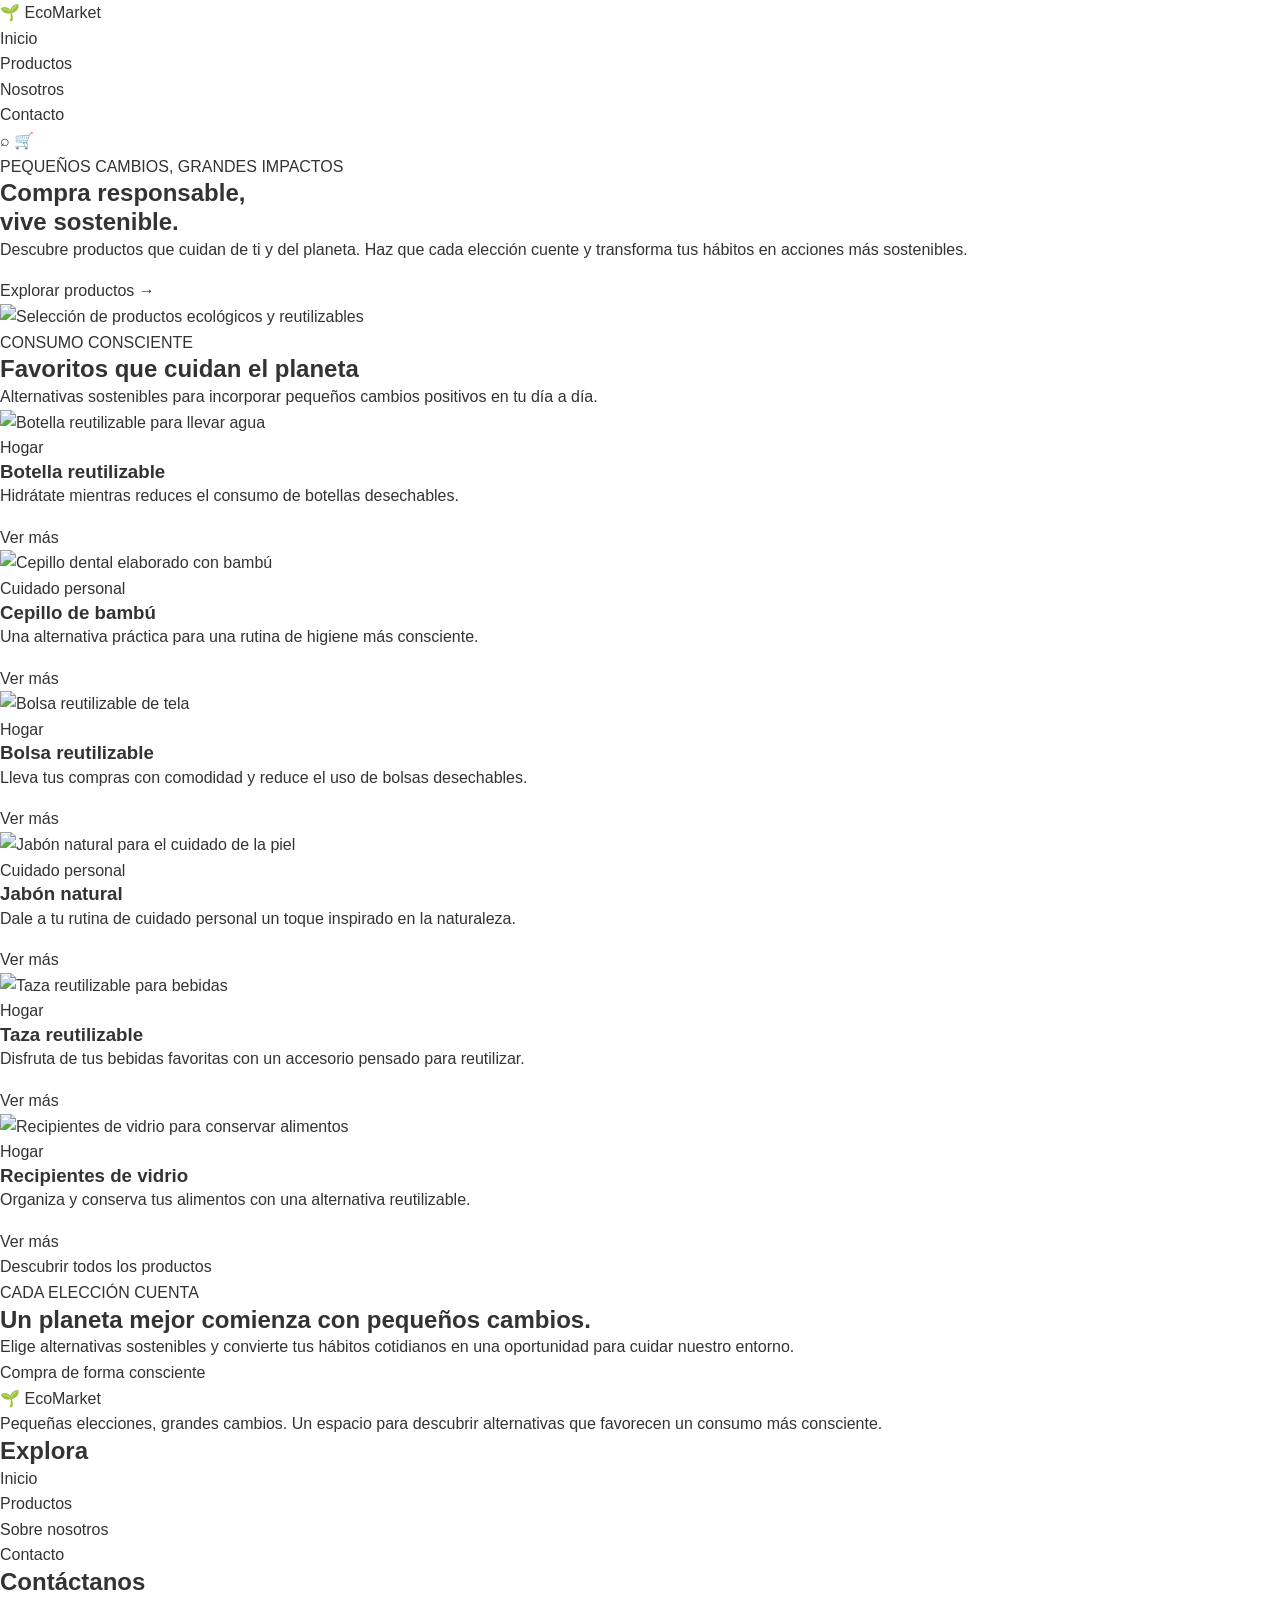
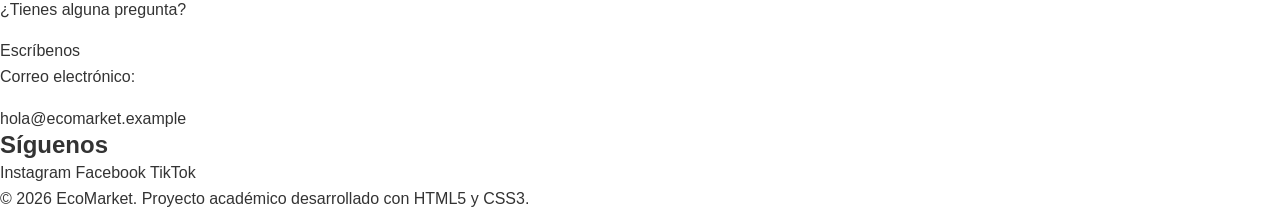
==== index.html @ 7bf44c83 "feat: :construction: crear la estructura inicial de la página de inicio y los estilos base Se incorp" ====
<!DOCTYPE html>
<html lang="es">

<head>
    <meta charset="UTF-8">
    <meta name="viewport" content="width=device-width, initial-scale=1.0">
    <meta name="description"
        content="Descubre EcoMarket, tu tienda de productos ecológicos, reutilizables y sostenibles. Compra responsable, vive sostenible.">

    <title>EcoMarket | Compra responsable, vive sostenible</title>

    <!-- Hojas de estilo -->
     <link rel="stylesheet" href="css/main.css">
     <link rel="stylesheet" href="css/layout.css">
     <link rel="stylesheet" href="css/components.css">
     <link rel="stylesheet" href="css/animations.css">

</head>
<body>
    
     <!-- ENCABEZADO -->
      <header class="header">
            <div class="container header__content">

                <a href="index.html" class="logo" aria-label="EcoMarket, página de inicio">
                    <span class="logo__icon" aria-hidden="true">🌱</span>
                    <span class="logo__text">EcoMarket</span>
                </a>

                <nav class="nav" aria-label="Navegación principal">
                    <ul class="nav__list">
                        <li>
                            <a href="index.html" class="nav__link nav__link--active">
                                Inicio
                            </a>
                        </li>

                        <li>
                        <a href="views/productos.html" class="nav__link">
                            Productos
                        </a>
                    </li>

                    <li>
                        <a href="views/sobre-nosotros.html" class="nav__link">
                            Nosotros
                        </a>
                    </li>

                    <li>
                        <a href="views/contacto.html" class="nav__link">
                            Contacto
                        </a>
                    </li>
                </ul>
            </nav>

            <div class="header__actions">
                <a href="views/productos.html"
                    class="header__icon"
                    aria-label="Buscar productos">
                    <span aria-hidden="true">⌕</span>
                </a>

                <a href="views/productos.html"
                    class="header__icon"
                    aria-label="Ver productos y opciones de compra">
                    <span aria-hidden="true">🛒</span>
                </a>
            </div>

        </div>
    </header>


    <!-- CONTENIDO PRINCIPAL -->
    <main>

        <!-- BANNER PRINCIPAL -->
        <section class="hero">
            <div class="container hero__content">

                <div class="hero__text">
                    <span class="hero__eyebrow">
                        PEQUEÑOS CAMBIOS, GRANDES IMPACTOS
                    </span>

                    <h1>
                        Compra responsable,<br>
                        <span>vive sostenible.</span>
                    </h1>

                    <p>
                        Descubre productos que cuidan de ti y del planeta.
                        Haz que cada elección cuente y transforma tus hábitos
                        en acciones más sostenibles.
                    </p>

                    <a href="views/productos.html" class="btn btn--primary">
                        Explorar productos
                        <span aria-hidden="true">→</span>
                    </a>
                </div>

                <div class="hero__image">
                    <img
                        src="img/hero/banner-ecologico.jpg"
                        alt="Selección de productos ecológicos y reutilizables">
                </div>

            </div>
        </section>


        <!-- PRODUCTOS DESTACADOS -->
        <section class="featured section">
            <div class="container">

                <div class="section__heading">
                    <span class="section__eyebrow">CONSUMO CONSCIENTE</span>

                    <h2>Favoritos que cuidan el planeta</h2>

                    <p>
                        Alternativas sostenibles para incorporar pequeños
                        cambios positivos en tu día a día.
                    </p>
                </div>

                <div class="product-grid">

                    <!-- PRODUCTO 1 -->
                    <article class="product-card">

                        <div class="product-card__image">
                            <img
                                src="img/products/botella-reutilizable.jpg"
                                alt="Botella reutilizable para llevar agua">
                        </div>

                        <div class="product-card__content">
                            <span class="product-card__category">Hogar</span>

                            <h3>Botella reutilizable</h3>

                            <p>
                                Hidrátate mientras reduces el consumo
                                de botellas desechables.
                            </p>

                            <a href="views/productos.html" class="btn btn--outline">
                                Ver más
                            </a>
                        </div>

                    </article>


                    <!-- PRODUCTO 2 -->
                    <article class="product-card">

                        <div class="product-card__image">
                            <img
                                src="img/products/cepillo-bambu.jpg"
                                alt="Cepillo dental elaborado con bambú">
                        </div>

                        <div class="product-card__content">
                            <span class="product-card__category">
                                Cuidado personal
                            </span>

                            <h3>Cepillo de bambú</h3>

                            <p>
                                Una alternativa práctica para una rutina
                                de higiene más consciente.
                            </p>

                            <a href="views/productos.html" class="btn btn--outline">
                                Ver más
                            </a>
                        </div>

                    </article>


                    <!-- PRODUCTO 3 -->
                    <article class="product-card">

                        <div class="product-card__image">
                            <img
                                src="img/products/bolsa-tela.jpg"
                                alt="Bolsa reutilizable de tela">
                        </div>

                        <div class="product-card__content">
                            <span class="product-card__category">Hogar</span>

                            <h3>Bolsa reutilizable</h3>

                            <p>
                                Lleva tus compras con comodidad y reduce
                                el uso de bolsas desechables.
                            </p>

                            <a href="views/productos.html" class="btn btn--outline">
                                Ver más
                            </a>
                        </div>

                    </article>


                    <!-- PRODUCTO 4 -->
                    <article class="product-card">

                        <div class="product-card__image">
                            <img
                                src="img/products/jabon-natural.jpg"
                                alt="Jabón natural para el cuidado de la piel">
                        </div>

                        <div class="product-card__content">
                            <span class="product-card__category">
                                Cuidado personal
                            </span>

                            <h3>Jabón natural</h3>

                            <p>
                                Dale a tu rutina de cuidado personal
                                un toque inspirado en la naturaleza.
                            </p>

                            <a href="views/productos.html" class="btn btn--outline">
                                Ver más
                            </a>
                        </div>

                    </article>


                    <!-- PRODUCTO 5 -->
                    <article class="product-card">

                        <div class="product-card__image">
                            <img
                                src="img/products/taza-reutilizable.jpg"
                                alt="Taza reutilizable para bebidas">
                        </div>

                        <div class="product-card__content">
                            <span class="product-card__category">Hogar</span>

                            <h3>Taza reutilizable</h3>

                            <p>
                                Disfruta de tus bebidas favoritas con
                                un accesorio pensado para reutilizar.
                            </p>

                            <a href="views/productos.html" class="btn btn--outline">
                                Ver más
                            </a>
                        </div>

                    </article>


                    <!-- PRODUCTO 6 -->
                    <article class="product-card">

                        <div class="product-card__image">
                            <img
                                src="img/products/recipientes-vidrio.jpg"
                                alt="Recipientes de vidrio para conservar alimentos">
                        </div>

                        <div class="product-card__content">
                            <span class="product-card__category">Hogar</span>

                            <h3>Recipientes de vidrio</h3>

                            <p>
                                Organiza y conserva tus alimentos
                                con una alternativa reutilizable.
                            </p>

                            <a href="views/productos.html" class="btn btn--outline">
                                Ver más
                            </a>
                        </div>

                    </article>

                </div>

                <div class="featured__action">
                    <a href="views/productos.html" class="btn btn--primary">
                        Descubrir todos los productos
                    </a>
                </div>

            </div>
        </section>


        <!-- LLAMADO A LA ACCIÓN -->
        <section class="eco-message">
            <div class="container eco-message__content">

                <div>
                    <span class="section__eyebrow">
                        CADA ELECCIÓN CUENTA
                    </span>

                    <h2>Un planeta mejor comienza con pequeños cambios.</h2>

                    <p>
                        Elige alternativas sostenibles y convierte tus
                        hábitos cotidianos en una oportunidad para cuidar
                        nuestro entorno.
                    </p>
                </div>

                <a href="views/productos.html" class="btn btn--light">
                    Compra de forma consciente
                </a>

            </div>
        </section>

    </main>


    <!-- PIE DE PÁGINA -->
    <footer class="footer">
        <div class="container footer__content">

            <div class="footer__brand">

                <a href="index.html" class="logo logo--footer">
                    <span class="logo__icon" aria-hidden="true">🌱</span>
                    <span class="logo__text">EcoMarket</span>
                </a>

                <p>
                    Pequeñas elecciones, grandes cambios.
                    Un espacio para descubrir alternativas
                    que favorecen un consumo más consciente.
                </p>

            </div>


            <div class="footer__column">
                <h2>Explora</h2>

                <ul>
                    <li>
                        <a href="index.html">Inicio</a>
                    </li>

                    <li>
                        <a href="views/productos.html">Productos</a>
                    </li>

                    <li>
                        <a href="views/sobre-nosotros.html">Sobre nosotros</a>
                    </li>

                    <li>
                        <a href="views/contacto.html">Contacto</a>
                    </li>
                </ul>
            </div>


            <div class="footer__column">
                <h2>Contáctanos</h2>

                <p>¿Tienes alguna pregunta?</p>

                <a href="views/contacto.html">
                    Escríbenos
                </a>

                <p>Correo electrónico:</p>

                <a href="mailto:hola@ecomarket.example">
                    hola@ecomarket.example
                </a>
            </div>


            <div class="footer__column">
                <h2>Síguenos</h2>

                <div class="footer__social">
                    <a href="https://www.instagram.com/"
                        target="_blank"
                        rel="noopener noreferrer">
                        Instagram
                    </a>

                    <a href="https://www.facebook.com/"
                        target="_blank"
                        rel="noopener noreferrer">
                        Facebook
                    </a>

                    <a href="https://www.tiktok.com/"
                        target="_blank"
                        rel="noopener noreferrer">
                        TikTok
                    </a>
                </div>

            </div>

        </div>

        <div class="footer__bottom">
            <div class="container">
                <p>
                    &copy; 2026 EcoMarket. Proyecto académico desarrollado
                    con HTML5 y CSS3.
                </p>
            </div>
        </div>

    </footer>

</body>

</html>
---- css/main.css ----
/* EC0MARKET - ESTILOS GENERALES
   Archivo: main.css */


/* 1. VARIABLES GLOBALES */

:root {
    /* Colores principales */
    --color-primary: #27ae60;
    --color-primary-dark: #219150;
    --color-primary-light: #e8f5e9;

    /* Colores naturales */
    --color-beige: #f5f5dc;
    --color-background: #fcfdf9;
    --color-white: #ffffff;

    /* Colores de texto */
    --color-text: #333333;
    --color-text-light: #666666;

    /* Colores complementarios */
    --color-border: #e5e7df;
    --color-earth: #8b7355;

    /* Tipografía */
    --font-primary: Arial, Helvetica, sans-serif;

    /* Tamaños */
    --container-width: 1200px;

    /* Bordes y sombras */
    --border-radius: 12px;
    --border-radius-large: 20px;

    --shadow-card: 0 6px 24px rgba(30, 60, 40, 0.08);

    /* Transiciones */
    --transition-normal: 0.3s ease;
}


/* 2. RESET CSS */

/* Elimina márgenes y rellenos predeterminados
   y facilita el cálculo de dimensiones. */

*,
*::before,
*::after {
    box-sizing: border-box;
    margin: 0;
    padding: 0;
}


/* 3. CONFIGURACIÓN DEL DOCUMENTO */

html {
    scroll-behavior: smooth;
}

body {
    min-width: 320px;
    font-family: var(--font-primary);
    font-size: 16px;
    line-height: 1.6;
    color: var(--color-text);
    background-color: var(--color-white);
}


/* 4. ELEMENTOS GENERALES */

img {
    display: block;
    max-width: 100%;
    height: auto;
}

a {
    color: inherit;
    text-decoration: none;
}

ul,
ol {
    list-style: none;
}

button,
input,
textarea,
select {
    font: inherit;
}

button,
a {
    -webkit-tap-highlight-color: transparent;
}


/* 5. SELECCIÓN DE TEXTO */

::selection {
    color: var(--color-white);
    background-color: var(--color-primary);
}


/* 6. ACCESIBILIDAD */

:focus-visible {
    outline: 3px solid var(--color-primary);
    outline-offset: 4px;
}


/* 7. TIPOGRAFÍA GENERAL */

h1,
h2,
h3,
h4 {
    line-height: 1.2;
    font-weight: 700;
}

p {
    margin-bottom: 1rem;
}

p:last-child {
    margin-bottom: 0;
}


/* 8. ESTILOS PARA DISPOSITIVOS MÓVILES */

@media (max-width: 480px) {
    body {
        font-size: 15px;
    }
}
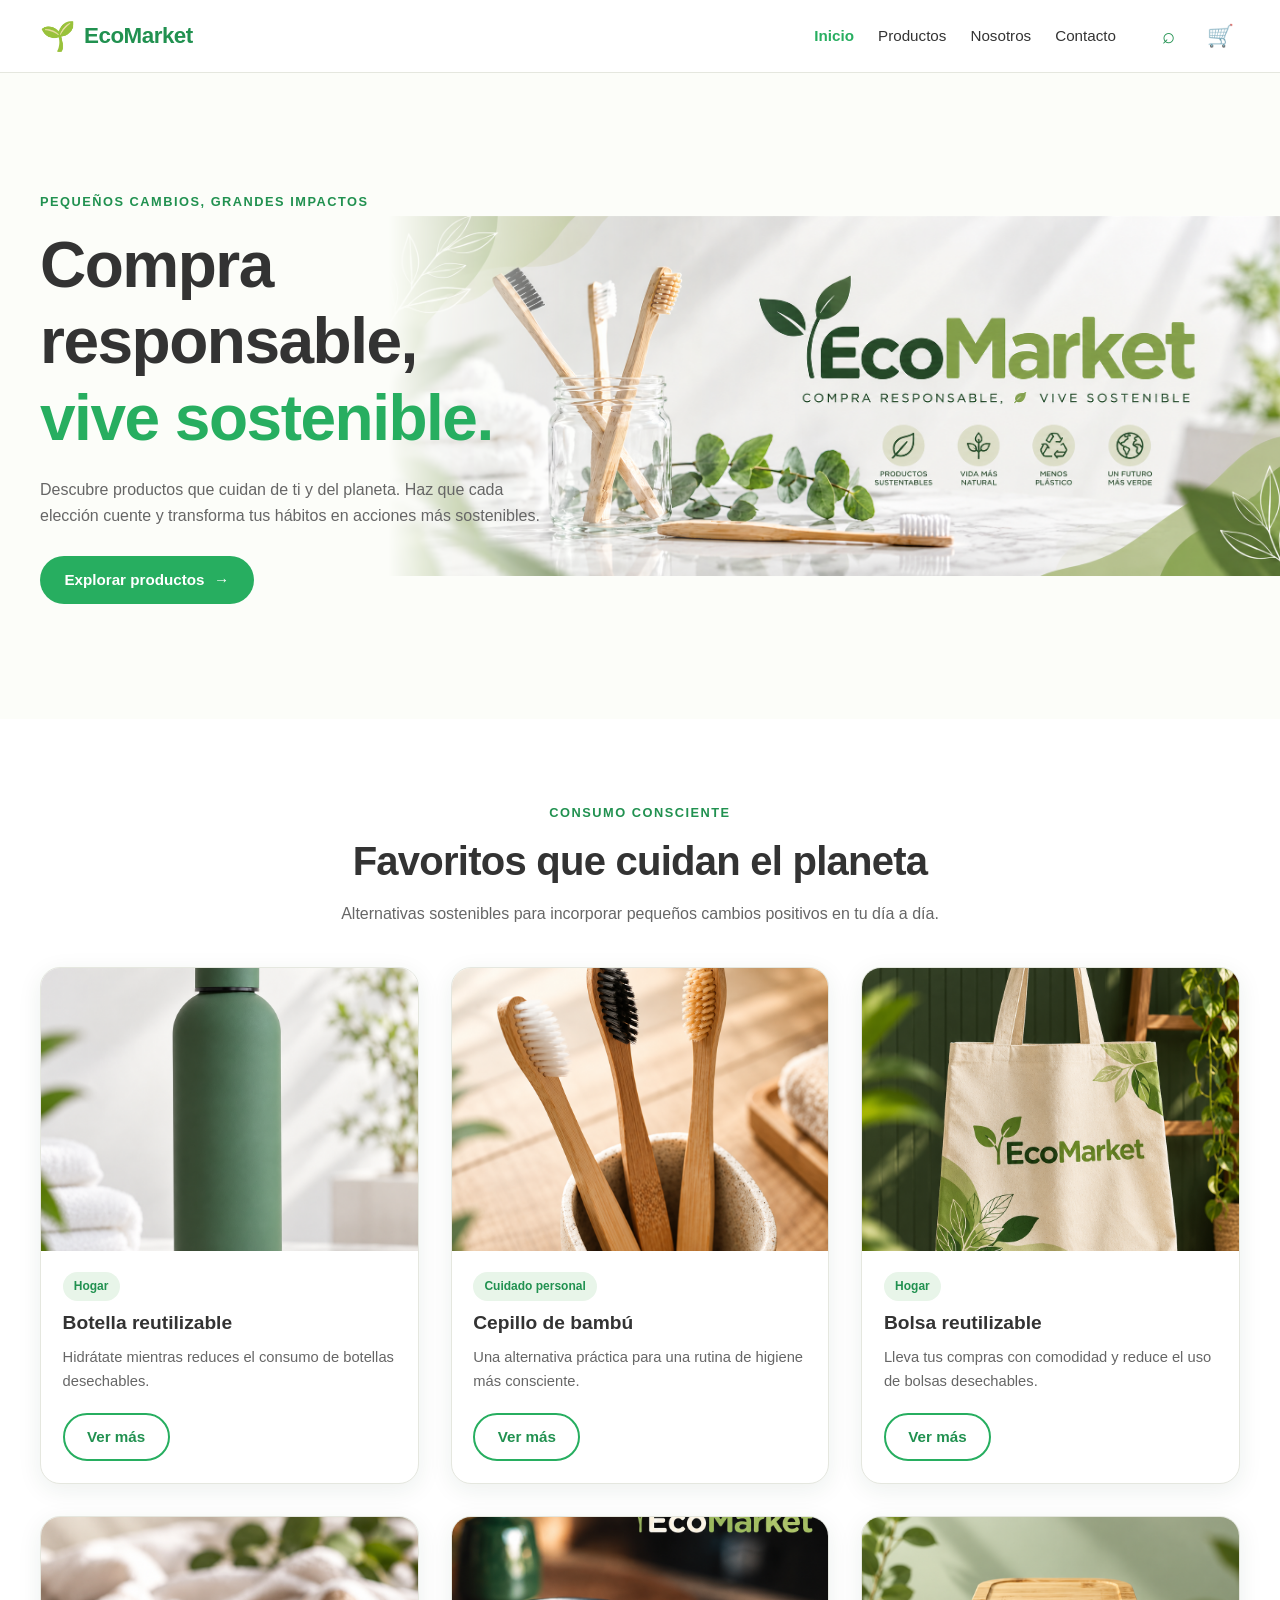
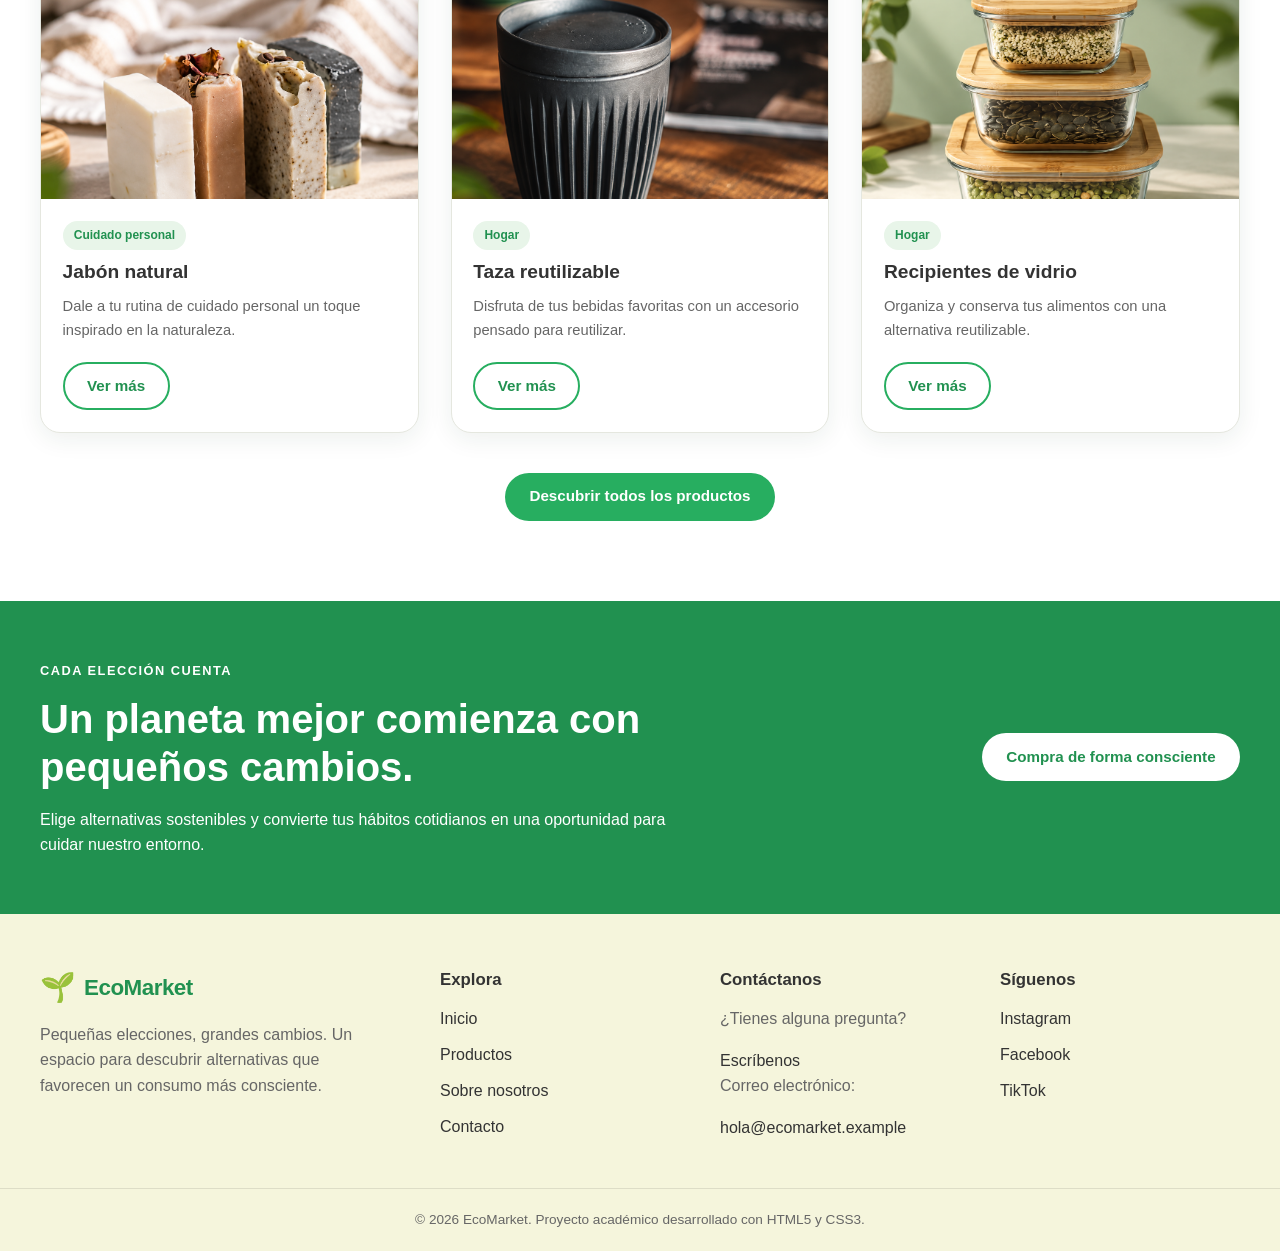
==== commit 31f0fc7f: "feat: :zap: integrar imagenes y mejorar el banner principal Se incorporan las fotografías del banner" ====
--- a/index.html
+++ b/index.html
@@ -104,7 +104,7 @@
 
                 <div class="hero__image">
                     <img
-                        src="img/hero/banner-ecologico.jpg"
+                        src="img/hero/banner-ecologico.png"
                         alt="Selección de productos ecológicos y reutilizables">
                 </div>
 
@@ -134,7 +134,7 @@
 
                         <div class="product-card__image">
                             <img
-                                src="img/products/botella-reutilizable.jpg"
+                                src="img/products/botella-reutilizable.png"
                                 alt="Botella reutilizable para llevar agua">
                         </div>
 
@@ -161,7 +161,7 @@
 
                         <div class="product-card__image">
                             <img
-                                src="img/products/cepillo-bambu.jpg"
+                                src="img/products/cepillo-bambu.png"
                                 alt="Cepillo dental elaborado con bambú">
                         </div>
 
@@ -190,7 +190,7 @@
 
                         <div class="product-card__image">
                             <img
-                                src="img/products/bolsa-tela.jpg"
+                                src="img/products/bolsa-tela.png"
                                 alt="Bolsa reutilizable de tela">
                         </div>
 
@@ -217,7 +217,7 @@
 
                         <div class="product-card__image">
                             <img
-                                src="img/products/jabon-natural.jpg"
+                                src="img/products/jabon-natural.png"
                                 alt="Jabón natural para el cuidado de la piel">
                         </div>
 
@@ -246,7 +246,7 @@
 
                         <div class="product-card__image">
                             <img
-                                src="img/products/taza-reutilizable.jpg"
+                                src="img/products/taza-reutilizable.png"
                                 alt="Taza reutilizable para bebidas">
                         </div>
 
@@ -273,7 +273,7 @@
 
                         <div class="product-card__image">
                             <img
-                                src="img/products/recipientes-vidrio.jpg"
+                                src="img/products/recipientes-vidrio.png"
                                 alt="Recipientes de vidrio para conservar alimentos">
                         </div>
 
--- a/css/layout.css
+++ b/css/layout.css
@@ -0,0 +1,373 @@
+/* ECOMARKET - DISTRIBUCIÓN DE LA PÁGINA
+   Archivo: layout.css */
+
+
+/* 1. CONTENEDOR GENERAL */
+
+.container {
+    width: calc(100% - 2rem);
+    max-width: var(--container-width);
+    margin-inline: auto;
+}
+
+
+/* 2. ENCABEZADO Y NAVEGACIÓN */
+
+.header {
+    position: sticky;
+    top: 0;
+    z-index: 100;
+    background-color: var(--color-white);
+    border-bottom: 1px solid var(--color-border);
+}
+
+.header__content {
+    display: flex;
+    flex-wrap: wrap;
+    align-items: center;
+    justify-content: space-between;
+    gap: 1rem;
+    padding-block: 1rem;
+}
+
+.logo {
+    display: inline-flex;
+    align-items: center;
+    gap: 0.5rem;
+    flex-shrink: 0;
+}
+
+.logo__icon {
+    font-size: 1.8rem;
+    line-height: 1;
+}
+
+.logo__text {
+    font-size: 1.4rem;
+    font-weight: 800;
+    letter-spacing: -0.5px;
+    color: var(--color-primary-dark);
+}
+
+.nav {
+    order: 3;
+    width: 100%;
+}
+
+.nav__list {
+    display: flex;
+    flex-wrap: wrap;
+    align-items: center;
+    justify-content: center;
+    gap: 0.5rem 1.25rem;
+}
+
+.nav__link {
+    display: inline-block;
+    padding-block: 0.35rem;
+}
+
+.header__actions {
+    display: flex;
+    align-items: center;
+    gap: 0.75rem;
+}
+
+.header__icon {
+    display: inline-flex;
+    width: 2.5rem;
+    height: 2.5rem;
+    align-items: center;
+    justify-content: center;
+}
+
+
+/* 3. BANNER PRINCIPAL */
+
+.hero {
+    padding-block: 3rem;
+    background-color: var(--color-background);
+}
+
+.hero__content {
+    position: relative;
+    isolation: isolate;
+    display: flex;
+    align-items: center;
+    min-height: clamp(360px, 38vw, 520px);
+}
+
+.hero__text {
+    position: relative;
+    z-index: 2;
+    width: 60%;
+    max-width: 620px;
+}
+
+.hero__eyebrow,
+.section__eyebrow {
+    display: inline-block;
+    margin-bottom: 0.85rem;
+    color: var(--color-primary-dark);
+    font-size: 0.8rem;
+    font-weight: 700;
+    letter-spacing: 1.5px;
+}
+
+.hero__text h1 {
+    margin-bottom: 1.25rem;
+    font-size: clamp(2.2rem, 7vw, 4rem);
+    letter-spacing: -1.5px;
+}
+
+.hero__text h1 span {
+    color: var(--color-primary);
+}
+
+.hero__text p {
+    max-width: 520px;
+    margin-bottom: 1.75rem;
+    color: var(--color-text-light);
+}
+
+.hero__image {
+    position: absolute;
+    top: 50%;
+    right: -4%;
+    z-index: 0;
+    width: 75%;
+    opacity: 1;
+    transform: translateY(-50%);
+    pointer-events: none;
+}
+
+.hero__image img {
+    display: block;
+    width: 100%;
+    height: auto;
+    aspect-ratio: auto;
+    object-fit: contain;
+    border-radius: 0;
+
+    -webkit-mask-image: linear-gradient(
+        to right,
+        transparent 0%,
+        rgba(0, 0, 0, 0.7) 20%,
+        black 48%
+    );
+
+    mask-image: linear-gradient(
+        to right,
+        transparent 0%,
+        rgba(0, 0, 0, 0.7) 20%,
+        black 48%
+    );
+}
+
+
+/* 4. SECCIÓN DE PRODUCTOS DESTACADOS */
+
+.section {
+    padding-block: 4rem;
+}
+
+.section__heading {
+    max-width: 700px;
+    margin-inline: auto;
+    text-align: center;
+}
+
+.section__heading h2 {
+    margin-bottom: 1rem;
+    font-size: clamp(1.8rem, 5vw, 2.5rem);
+    letter-spacing: -0.75px;
+}
+
+.section__heading p {
+    color: var(--color-text-light);
+}
+
+.product-grid {
+    display: grid;
+    grid-template-columns: minmax(0, 1fr);
+    gap: 1.5rem;
+    margin-top: 2.5rem;
+}
+
+
+/* 5. ACCIÓN DESPUÉS DE LOS PRODUCTOS */
+
+.featured__action {
+    display: flex;
+    justify-content: center;
+    margin-top: 2.5rem;
+}
+
+
+/* 6. MENSAJE ECOLÓGICO */
+
+.eco-message {
+    padding-block: 3.5rem;
+    background-color: var(--color-primary-dark);
+    color: var(--color-white);
+}
+
+.eco-message__content {
+    display: flex;
+    flex-direction: column;
+    align-items: flex-start;
+    gap: 1.5rem;
+}
+
+.eco-message .section__eyebrow {
+    color: var(--color-white);
+}
+
+.eco-message h2 {
+    max-width: 650px;
+    margin-bottom: 1rem;
+    font-size: clamp(1.8rem, 5vw, 2.5rem);
+}
+
+.eco-message p {
+    max-width: 650px;
+}
+
+
+/* 7. PIE DE PÁGINA */
+
+.footer {
+    padding-top: 3.5rem;
+    background-color: #f5f5dc;
+}
+
+.footer__content {
+    display: grid;
+    grid-template-columns: minmax(0, 1fr);
+    gap: 2rem;
+    padding-bottom: 3rem;
+}
+
+.footer__brand {
+    max-width: 350px;
+}
+
+.logo--footer {
+    margin-bottom: 1rem;
+}
+
+.footer__brand p,
+.footer__column p {
+    color: var(--color-text-light);
+}
+
+.footer__column h2 {
+    margin-bottom: 1rem;
+    font-size: 1.05rem;
+}
+
+.footer__column ul,
+.footer__social {
+    display: flex;
+    flex-direction: column;
+    align-items: flex-start;
+    gap: 0.65rem;
+}
+
+.footer__bottom {
+    padding-block: 1.25rem;
+    border-top: 1px solid rgba(51, 51, 51, 0.12);
+    text-align: center;
+}
+
+.footer__bottom p {
+    margin-bottom: 0;
+    font-size: 0.85rem;
+    color: var(--color-text-light);
+}
+
+
+/* 8. TABLETAS */
+
+@media (min-width: 600px) {
+
+    .product-grid {
+        grid-template-columns: repeat(2, minmax(0, 1fr));
+    }
+
+    .footer__content {
+        grid-template-columns: repeat(2, minmax(0, 1fr));
+    }
+
+    .eco-message__content {
+        flex-direction: row;
+        align-items: center;
+        justify-content: space-between;
+    }
+
+}
+
+
+/* 9. ESCRITORIO */
+
+@media (min-width: 900px) {
+
+    .header__content {
+        flex-wrap: nowrap;
+        gap: 2rem;
+    }
+
+    .nav {
+        order: initial;
+        width: auto;
+        margin-left: auto;
+    }
+
+    .nav__list {
+        gap: 1.5rem;
+    }
+
+    .hero {
+        padding-block: 5rem;
+    }
+
+    .hero__content {
+    min-height: clamp(420px, 38vw, 520px);
+}
+
+    .product-grid {
+        grid-template-columns: repeat(3, minmax(0, 1fr));
+        gap: 2rem;
+    }
+
+    .section {
+        padding-block: 5rem;
+    }
+
+    .footer__content {
+        grid-template-columns: 1.5fr 1fr 1fr 1fr;
+        gap: 2.5rem;
+    }
+
+}
+
+/* Banner en dispositivos móviles */
+
+@media (max-width: 599px) {
+
+    .hero__content {
+        min-height: 440px;
+    }
+
+    .hero__text {
+        width: 100%;
+    }
+
+    .hero__image {
+        top: 70%;
+        right: -25%;
+        width: 110%;
+        opacity: 0.15;
+    }
+
+}
--- a/css/components.css
+++ b/css/components.css
@@ -0,0 +1,279 @@
+/* ECOMARKET - COMPONENTES VISUALES
+   Archivo: components.css */
+
+/* 1. ENLACES DE NAVEGACIÓN */
+
+.nav__link {
+    color: var(--color-text);
+    font-size: 0.95rem;
+    font-weight: 500;
+    transition: color var(--transition-normal);
+}
+
+.nav__link:hover,
+.nav__link--active {
+    color: var(--color-primary);
+}
+
+.nav__link--active {
+    font-weight: 700;
+}
+
+/* 2. ICONOS DEL ENCABEZADO */
+
+.header__icon {
+    border: 1px solid transparent;
+    border-radius: 50%;
+    color: var(--color-primary-dark);
+    font-size: 1.35rem;
+    transition:
+        background-color var(--transition-normal),
+        color var(--transition-normal);
+}
+
+.header__icon:hover {
+    color: var(--color-white);
+    background-color: var(--color-primary);
+}
+
+
+/* 3. BOTONES GENERALES */
+
+.btn {
+    display: inline-flex;
+    min-height: 44px;
+    align-items: center;
+    justify-content: center;
+    gap: 0.6rem;
+    padding: 0.8rem 1.4rem;
+    border: 2px solid transparent;
+    border-radius: 999px;
+    font-size: 0.95rem;
+    font-weight: 700;
+    line-height: 1.2;
+    text-align: center;
+    cursor: pointer;
+    transition:
+        background-color var(--transition-normal),
+        color var(--transition-normal),
+        border-color var(--transition-normal);
+}
+
+
+/* Botón principal */
+
+.btn--primary {
+    color: var(--color-white);
+    background-color: var(--color-primary);
+}
+
+.btn--primary:hover {
+    background-color: var(--color-primary-dark);
+}
+
+
+/* Botón secundario con contorno */
+
+.btn--outline {
+    color: var(--color-primary-dark);
+    background-color: transparent;
+    border-color: var(--color-primary);
+}
+
+.btn--outline:hover {
+    color: var(--color-white);
+    background-color: var(--color-primary);
+}
+
+
+/* Botón claro para fondos oscuros */
+
+.btn--light {
+    color: var(--color-primary-dark);
+    background-color: var(--color-white);
+}
+
+.btn--light:hover {
+    color: var(--color-white);
+    background-color: var(--color-earth);
+}
+
+
+/* 4. TARJETAS DE PRODUCTOS */
+
+.product-card {
+    display: flex;
+    min-width: 0;
+    flex-direction: column;
+    overflow: hidden;
+    background-color: var(--color-white);
+    border: 1px solid var(--color-border);
+    border-radius: var(--border-radius-large);
+    box-shadow: var(--shadow-card);
+    transition:
+        box-shadow var(--transition-normal),
+        border-color var(--transition-normal);
+}
+
+
+/* Imagen de la tarjeta */
+
+.product-card__image {
+    overflow: hidden;
+    background-color: var(--color-primary-light);
+}
+
+.product-card__image img {
+    width: 100%;
+    aspect-ratio: 4 / 3;
+    object-fit: cover;
+    transition: transform var(--transition-normal);
+}
+
+
+/* Información del producto */
+
+.product-card__content {
+    display: flex;
+    flex: 1;
+    flex-direction: column;
+    align-items: flex-start;
+    padding: 1.35rem;
+}
+
+.product-card__category {
+    display: inline-block;
+    margin-bottom: 0.65rem;
+    padding: 0.3rem 0.7rem;
+    border-radius: 999px;
+    color: var(--color-primary-dark);
+    background-color: var(--color-primary-light);
+    font-size: 0.75rem;
+    font-weight: 700;
+}
+
+.product-card h3 {
+    margin-bottom: 0.75rem;
+    font-size: 1.2rem;
+    color: var(--color-text);
+}
+
+.product-card p {
+    flex: 1;
+    margin-bottom: 1.25rem;
+    color: var(--color-text-light);
+    font-size: 0.92rem;
+}
+
+
+/* 5. FORMULARIOS */
+
+.form-group {
+    display: flex;
+    flex-direction: column;
+    gap: 0.45rem;
+    margin-bottom: 1.25rem;
+}
+
+.form-group label {
+    font-size: 0.95rem;
+    font-weight: 700;
+}
+
+.form-control {
+    width: 100%;
+    min-height: 46px;
+    padding: 0.8rem 1rem;
+    border: 1px solid var(--color-border);
+    border-radius: var(--border-radius);
+    color: var(--color-text);
+    background-color: var(--color-white);
+    transition:
+        border-color var(--transition-normal),
+        box-shadow var(--transition-normal);
+}
+
+textarea.form-control {
+    min-height: 150px;
+    resize: vertical;
+}
+
+.form-control:focus {
+    border-color: var(--color-primary);
+    outline: 2px solid transparent;
+    box-shadow: 0 0 0 3px rgba(39, 174, 96, 0.15);
+}
+
+
+/* 6. ELEMENTOS REUTILIZABLES */
+
+.badge {
+    display: inline-flex;
+    align-items: center;
+    padding: 0.35rem 0.75rem;
+    border-radius: 999px;
+    font-size: 0.8rem;
+    font-weight: 700;
+}
+
+.badge--available {
+    color: #176b37;
+    background-color: #e3f5e8;
+}
+
+.badge--unavailable {
+    color: #a12626;
+    background-color: #fde8e8;
+}
+
+
+/* 7. ENLACES DEL PIE DE PÁGINA */
+
+.footer__column a {
+    transition: color var(--transition-normal);
+}
+
+.footer__column a:hover {
+    color: var(--color-primary-dark);
+}
+
+
+/* 8. REDES SOCIALES */
+
+.footer__social a {
+    display: inline-block;
+    color: var(--color-text);
+    transition:
+        color var(--transition-normal),
+        transform var(--transition-normal);
+}
+
+.footer__social a:hover {
+    color: var(--color-primary-dark);
+}
+
+
+/* 9. ACCESIBILIDAD */
+
+.btn:focus-visible,
+.nav__link:focus-visible,
+.header__icon:focus-visible {
+    outline: 3px solid var(--color-primary);
+    outline-offset: 3px;
+}
+
+
+/* 10. AJUSTES PARA MÓVILES */
+
+@media (max-width: 480px) {
+
+    .btn {
+        padding: 0.75rem 1.1rem;
+        font-size: 0.9rem;
+    }
+
+    .product-card__content {
+        padding: 1.1rem;
+    }
+
+}
--- a/css/animations.css
+++ b/css/animations.css
@@ -0,0 +1,74 @@
+/* ECOMARKET - ANIMACIONES Y TRANSICIONES
+   Archivo: animations.css */
+
+/* 1. TRANSICIONES DE LOS BOTONES */
+
+.btn {
+    transition:
+        transform var(--transition-normal),
+        background-color var(--transition-normal),
+        color var(--transition-normal),
+        border-color var(--transition-normal);
+}
+
+
+/* 2. EFECTOS DE LAS TARJETAS */
+
+.product-card {
+    transition:
+        transform var(--transition-normal),
+        box-shadow var(--transition-normal),
+        border-color var(--transition-normal);
+}
+
+
+/* 3. ANIMACIONES AL INTERACTUAR CON EL CURSOR */
+
+@media (hover: hover) and (prefers-reduced-motion: no-preference) {
+
+    /* Elevación de las tarjetas */
+
+    .product-card:hover {
+        transform: translateY(-6px);
+        box-shadow: 0 14px 30px rgba(30, 60, 40, 0.14);
+        border-color: var(--color-primary-light);
+    }
+
+
+    /* Zoom suave de las imágenes */
+
+    .product-card:hover .product-card__image img {
+        transform: scale(1.04);
+    }
+
+
+    /* Movimiento sutil de los botones */
+
+    .btn:hover {
+        transform: translateY(-2px);
+    }
+
+
+    /* Animación de los enlaces sociales */
+
+    .footer__social a:hover {
+        transform: scale(1.04);
+    }
+
+}
+
+
+/* 4. RESPETO POR LAS PREFERENCIAS DE MOVIMIENTO */
+
+@media (prefers-reduced-motion: reduce) {
+
+    *,
+    *::before,
+    *::after {
+        scroll-behavior: auto !important;
+        animation-duration: 0.01ms !important;
+        animation-iteration-count: 1 !important;
+        transition-duration: 0.01ms !important;
+    }
+
+}
